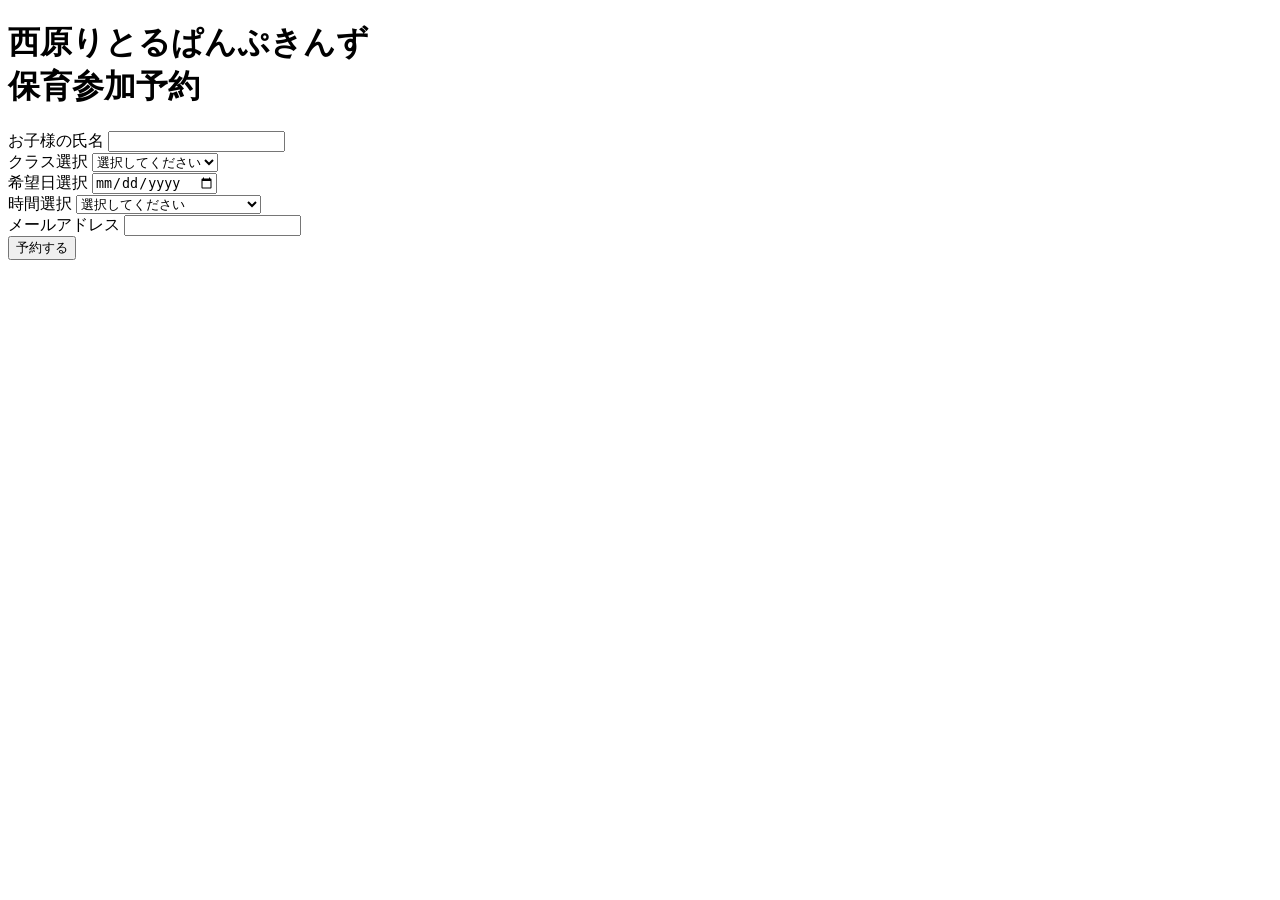
==== index.html @ ae8b363c "Create reservation form in index.html" ====
<!DOCTYPE html>
<html lang="ja">
<head>
  <meta charset="UTF-8">
  <meta name="viewport" content="width=device-width, initial-scale=1.0">
  <title>保育参加 予約フォーム</title>
  <link rel="stylesheet" href="style.css">
</head>
<body>
  <div class="container">
    <h1>西原りとるぱんぷきんず<br>保育参加予約</h1>
    <form id="reservationForm">
      <div class="form-group">
        <label>お子様の氏名</label>
        <input type="text" id="name" required>
      </div>
      
      <div class="form-group">
        <label>クラス選択</label>
        <select id="className" required>
          <option value="">選択してください</option>
          <option value="ひよこ組">ひよこ組</option>
          <option value="うさぎ組">うさぎ組</option>
        </select>
      </div>

      <div class="form-group">
        <label>希望日選択</label>
        <input type="date" id="date" required>
      </div>

      <div class="form-group">
        <label>時間選択</label>
        <select id="time" required>
          <option value="" data-lunch="false">選択してください</option>
          <option value="9:00-11:00" data-lunch="false">9:00-11:00</option>
          <option value="10:00-13:00" data-lunch="true">10:00-13:00（昼食またぎ）</option>
        </select>
      </div>

      <!-- 時間選択によって表示・非表示が切り替わる -->
      <div class="form-group" id="lunchGroup" style="display: none;">
        <label>昼食の有無</label>
        <label><input type="radio" name="lunch" value="あり"> あり</label>
        <label><input type="radio" name="lunch" value="なし" checked> なし</label>
      </div>

      <div class="form-group">
        <label>メールアドレス</label>
        <input type="email" id="email" required>
      </div>

      <button type="submit" class="btn">予約する</button>
    </form>
  </div>
  <script src="app.js"></script>
</body>
</html>
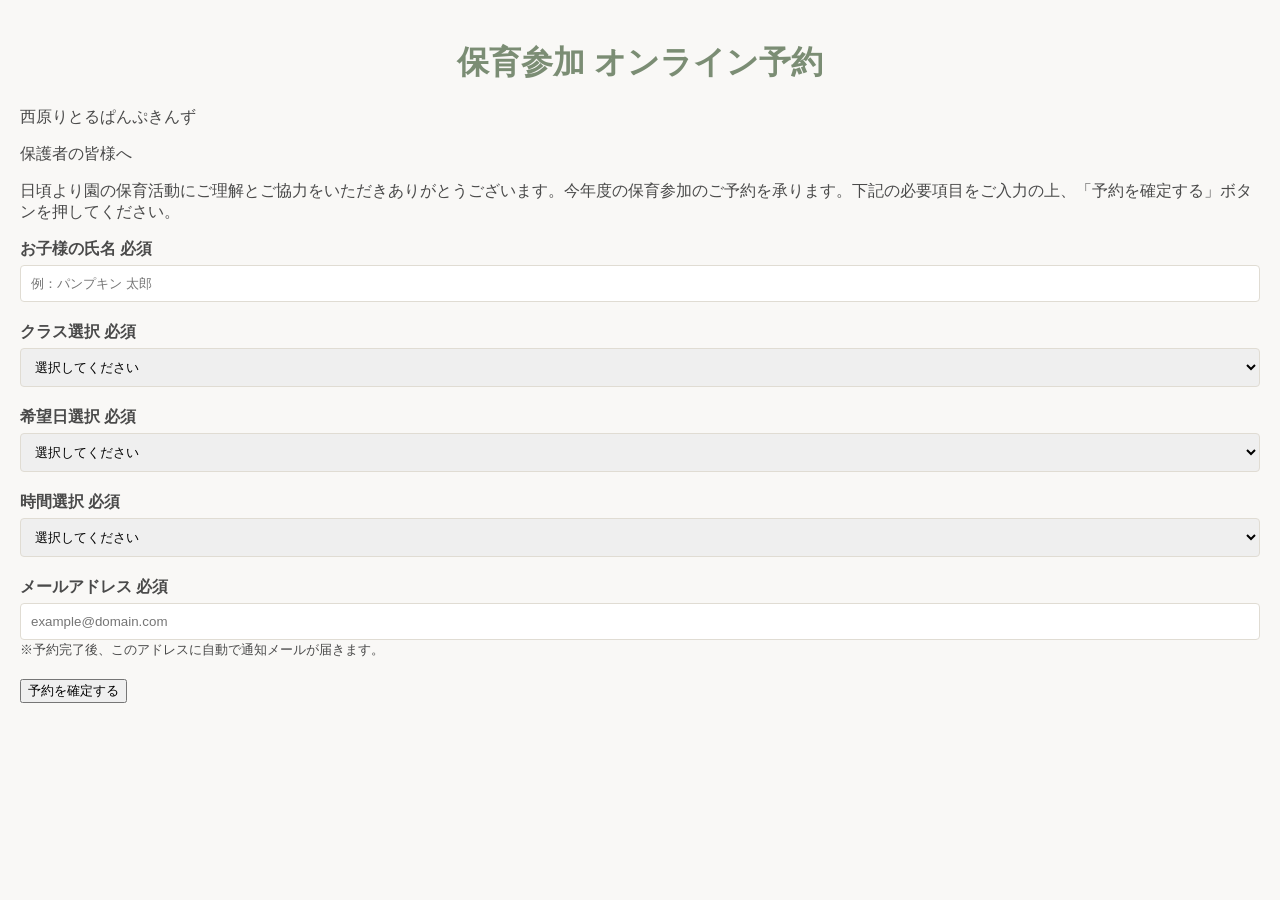
==== commit e97da235: "Update index.html" ====
--- a/index.html
+++ b/index.html
@@ -3,54 +3,67 @@
 <head>
   <meta charset="UTF-8">
   <meta name="viewport" content="width=device-width, initial-scale=1.0">
-  <title>保育参加 予約フォーム</title>
+  <title>西原りとるぱんぷきんず 保育参加予約</title>
   <link rel="stylesheet" href="style.css">
 </head>
 <body>
-  <div class="container">
-    <h1>西原りとるぱんぷきんず<br>保育参加予約</h1>
+  <div class="parent-container">
+    <header class="form-header">
+      <h1>保育参加 オンライン予約</h1>
+      <p class="garden-name">西原りとるぱんぷきんず</p>
+    </header>
+    
+    <div class="intro-box">
+      <p>保護者の皆様へ</p>
+      <p>日頃より園の保育活動にご理解とご協力をいただきありがとうございます。今年度の保育参加のご予約を承ります。下記の必要項目をご入力の上、「予約を確定する」ボタンを押してください。</p>
+    </div>
+
     <form id="reservationForm">
       <div class="form-group">
-        <label>お子様の氏名</label>
-        <input type="text" id="name" required>
+        <label for="name">お子様の氏名 <span class="required">必須</span></label>
+        <input type="text" id="name" placeholder="例：パンプキン 太郎" required>
       </div>
       
       <div class="form-group">
-        <label>クラス選択</label>
+        <label for="className">クラス選択 <span class="required">必須</span></label>
         <select id="className" required>
           <option value="">選択してください</option>
-          <option value="ひよこ組">ひよこ組</option>
-          <option value="うさぎ組">うさぎ組</option>
         </select>
       </div>
 
       <div class="form-group">
-        <label>希望日選択</label>
-        <input type="date" id="date" required>
+        <label for="date">希望日選択 <span class="required">必須</span></label>
+        <select id="date" required>
+          <option value="">選択してください</option>
+        </select>
       </div>
 
       <div class="form-group">
-        <label>時間選択</label>
+        <label for="time">時間選択 <span class="required">必須</span></label>
         <select id="time" required>
-          <option value="" data-lunch="false">選択してください</option>
-          <option value="9:00-11:00" data-lunch="false">9:00-11:00</option>
-          <option value="10:00-13:00" data-lunch="true">10:00-13:00（昼食またぎ）</option>
+          <option value="">選択してください</option>
         </select>
       </div>
 
-      <!-- 時間選択によって表示・非表示が切り替わる -->
-      <div class="form-group" id="lunchGroup" style="display: none;">
-        <label>昼食の有無</label>
-        <label><input type="radio" name="lunch" value="あり"> あり</label>
-        <label><input type="radio" name="lunch" value="なし" checked> なし</label>
+      <div class="form-group toggle-group" id="lunchGroup" style="display: none;">
+        <label>昼食の有無 <span class="required">必須</span></label>
+        <div class="radio-tile-group">
+          <label class="radio-label">
+            <input type="radio" name="lunch" value="あり"> <span>昼食あり</span>
+          </label>
+          <label class="radio-label">
+            <input type="radio" name="lunch" value="なし" checked> <span>昼食なし</span>
+          </label>
+        </div>
       </div>
 
       <div class="form-group">
-        <label>メールアドレス</label>
-        <input type="email" id="email" required>
+        <label for="email">メールアドレス <span class="required">必須</span></label>
+        <input type="email" id="email" placeholder="example@domain.com" required>
+        <small class="help-block">※予約完了後、このアドレスに自動で通知メールが届きます。</small>
       </div>
 
-      <button type="submit" class="btn">予約する</button>
+      <button type="submit" id="submitBtn" class="btn-submit">予約を確定する</button>
     </form>
   </div>
   <script src="app.js"></script>
--- a/style.css
+++ b/style.css
@@ -0,0 +1,123 @@
+:root {
+  --primary-color: #7b8d74; /* 落ち着いたグリーン */
+  --bg-color: #f9f8f6;      /* 温かみのあるオフホワイト */
+  --text-color: #4a4a4a;
+  --border-color: #e0dcd3;
+}
+
+body {
+  font-family: 'Helvetica Neue', Arial, 'Hiragino Kaku Gothic ProN', 'Hiragino Sans', Meiryo, sans-serif;
+  background-color: var(--bg-color);
+  color: var(--text-color);
+  margin: 0;
+  padding: 20px;
+}
+
+.container {
+  max-width: 500px;
+  margin: 0 auto;
+  background: #fff;
+  padding: 30px;
+  border-radius: 8px;
+  box-shadow: 0 4px 10px rgba(0,0,0,0.05);
+}
+
+h1, h2, h3 {
+  color: var(--primary-color);
+  text-align: center;
+}
+
+.form-group {
+  margin-bottom: 20px;
+}
+
+label {
+  display: block;
+  margin-bottom: 5px;
+  font-weight: bold;
+}
+
+input[type="text"], input[type="email"], input[type="date"], input[type="password"], select {
+  width: 100%;
+  padding: 10px;
+  border: 1px solid var(--border-color);
+  border-radius: 4px;
+  box-sizing: border-box;
+}
+
+.btn {
+  width: 100%;
+  padding: 12px;
+  background-color: var(--primary-color);
+  color: #fff;
+  border: none;
+  border-radius: 4px;
+  font-size: 16px;
+  cursor: pointer;
+}
+
+.btn:hover { background-color: #65755e; }
+.btn-small { padding: 5px 10px; cursor: pointer; }
+.danger { background-color: #d9534f; color: white; border: none; }
+
+/* 管理画面レイアウト */
+.admin-container {
+  display: flex;
+  gap: 20px;
+  max-width: 1200px;
+  margin: 0 auto;
+}
+
+.left-panel {
+  flex: 1;
+  background: #fff;
+  padding: 20px;
+  border-radius: 8px;
+}
+
+.right-panel {
+  flex: 2;
+  background: #fff;
+  padding: 20px;
+  border-radius: 8px;
+}
+
+.setting-block {
+  margin-bottom: 20px;
+  padding-bottom: 10px;
+  border-bottom: 1px solid var(--border-color);
+}
+
+.drag-list {
+  list-style: none;
+  padding: 0;
+}
+
+.drag-list li {
+  padding: 10px;
+  background: var(--bg-color);
+  margin-bottom: 5px;
+  cursor: grab;
+  display: flex;
+  justify-content: space-between;
+  border: 1px solid var(--border-color);
+}
+
+.reservation-table {
+  width: 100%;
+  border-collapse: collapse;
+  margin-top: 10px;
+}
+
+.reservation-table th, .reservation-table td {
+  border: 1px solid var(--border-color);
+  padding: 8px;
+  text-align: left;
+}
+
+/* 印刷時のスタイル */
+@media print {
+  body { background-color: #fff; }
+  .no-print { display: none !important; }
+  .right-panel { flex: none; width: 100%; padding: 0; box-shadow: none; }
+}
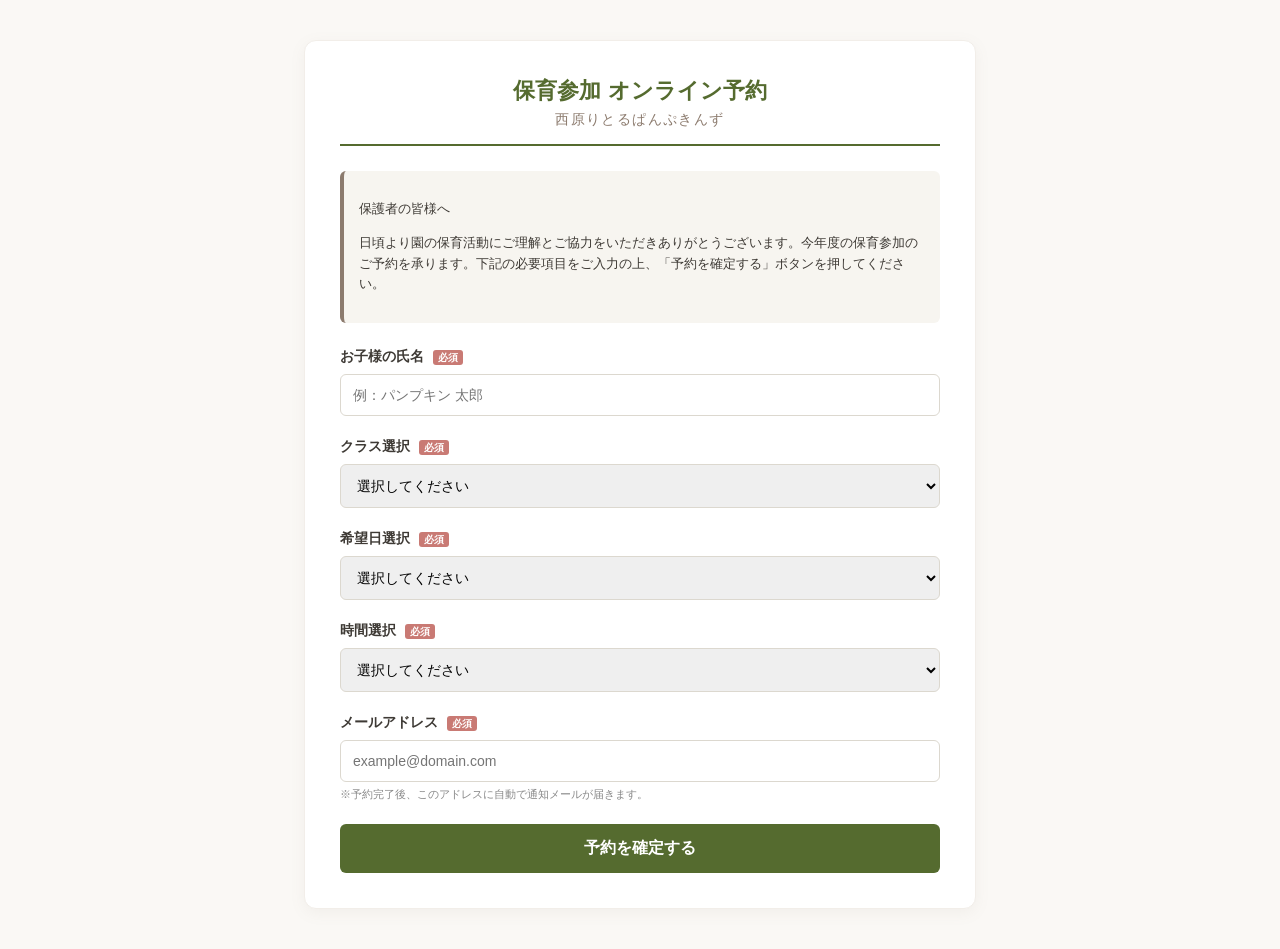
==== commit 130d250a: "Add files via upload" ====
--- a/index.html
+++ b/index.html
@@ -1,71 +1,71 @@
-<!DOCTYPE html>
-<html lang="ja">
-<head>
-  <meta charset="UTF-8">
-  <meta name="viewport" content="width=device-width, initial-scale=1.0">
-  <title>西原りとるぱんぷきんず 保育参加予約</title>
-  <link rel="stylesheet" href="style.css">
-</head>
-<body>
-  <div class="parent-container">
-    <header class="form-header">
-      <h1>保育参加 オンライン予約</h1>
-      <p class="garden-name">西原りとるぱんぷきんず</p>
-    </header>
-    
-    <div class="intro-box">
-      <p>保護者の皆様へ</p>
-      <p>日頃より園の保育活動にご理解とご協力をいただきありがとうございます。今年度の保育参加のご予約を承ります。下記の必要項目をご入力の上、「予約を確定する」ボタンを押してください。</p>
-    </div>
-
-    <form id="reservationForm">
-      <div class="form-group">
-        <label for="name">お子様の氏名 <span class="required">必須</span></label>
-        <input type="text" id="name" placeholder="例：パンプキン 太郎" required>
-      </div>
-      
-      <div class="form-group">
-        <label for="className">クラス選択 <span class="required">必須</span></label>
-        <select id="className" required>
-          <option value="">選択してください</option>
-        </select>
-      </div>
-
-      <div class="form-group">
-        <label for="date">希望日選択 <span class="required">必須</span></label>
-        <select id="date" required>
-          <option value="">選択してください</option>
-        </select>
-      </div>
-
-      <div class="form-group">
-        <label for="time">時間選択 <span class="required">必須</span></label>
-        <select id="time" required>
-          <option value="">選択してください</option>
-        </select>
-      </div>
-
-      <div class="form-group toggle-group" id="lunchGroup" style="display: none;">
-        <label>昼食の有無 <span class="required">必須</span></label>
-        <div class="radio-tile-group">
-          <label class="radio-label">
-            <input type="radio" name="lunch" value="あり"> <span>昼食あり</span>
-          </label>
-          <label class="radio-label">
-            <input type="radio" name="lunch" value="なし" checked> <span>昼食なし</span>
-          </label>
-        </div>
-      </div>
-
-      <div class="form-group">
-        <label for="email">メールアドレス <span class="required">必須</span></label>
-        <input type="email" id="email" placeholder="example@domain.com" required>
-        <small class="help-block">※予約完了後、このアドレスに自動で通知メールが届きます。</small>
-      </div>
-
-      <button type="submit" id="submitBtn" class="btn-submit">予約を確定する</button>
-    </form>
-  </div>
-  <script src="app.js"></script>
-</body>
-</html>
+<!DOCTYPE html>
+<html lang="ja">
+<head>
+  <meta charset="UTF-8">
+  <meta name="viewport" content="width=device-width, initial-scale=1.0">
+  <title>西原りとるぱんぷきんず 保育参加予約</title>
+  <link rel="stylesheet" href="style.css">
+</head>
+<body>
+  <div class="parent-container">
+    <header class="form-header">
+      <h1>保育参加 オンライン予約</h1>
+      <p class="garden-name">西原りとるぱんぷきんず</p>
+    </header>
+    
+    <div class="intro-box">
+      <p>保護者の皆様へ</p>
+      <p>日頃より園の保育活動にご理解とご協力をいただきありがとうございます。今年度の保育参加のご予約を承ります。下記の必要項目をご入力の上、「予約を確定する」ボタンを押してください。</p>
+    </div>
+
+    <form id="reservationForm">
+      <div class="form-group">
+        <label for="name">お子様の氏名 <span class="required">必須</span></label>
+        <input type="text" id="name" placeholder="例：パンプキン 太郎" required>
+      </div>
+      
+      <div class="form-group">
+        <label for="className">クラス選択 <span class="required">必須</span></label>
+        <select id="className" required>
+          <option value="">選択してください</option>
+        </select>
+      </div>
+
+      <div class="form-group">
+        <label for="date">希望日選択 <span class="required">必須</span></label>
+        <select id="date" required>
+          <option value="">選択してください</option>
+        </select>
+      </div>
+
+      <div class="form-group">
+        <label for="time">時間選択 <span class="required">必須</span></label>
+        <select id="time" required>
+          <option value="">選択してください</option>
+        </select>
+      </div>
+
+      <div class="form-group toggle-group" id="lunchGroup" style="display: none;">
+        <label>昼食の有無 <span class="required">必須</span></label>
+        <div class="radio-tile-group">
+          <label class="radio-label">
+            <input type="radio" name="lunch" value="あり"> <span>昼食あり</span>
+          </label>
+          <label class="radio-label">
+            <input type="radio" name="lunch" value="なし" checked> <span>昼食なし</span>
+          </label>
+        </div>
+      </div>
+
+      <div class="form-group">
+        <label for="email">メールアドレス <span class="required">必須</span></label>
+        <input type="email" id="email" placeholder="example@domain.com" required>
+        <small class="help-block">※予約完了後、このアドレスに自動で通知メールが届きます。</small>
+      </div>
+
+      <button type="submit" id="submitBtn" class="btn-submit">予約を確定する</button>
+    </form>
+  </div>
+  <script src="app.js"></script>
+</body>
+</html>
--- a/style.css
+++ b/style.css
@@ -1,123 +1,174 @@
-:root {
-  --primary-color: #7b8d74; /* 落ち着いたグリーン */
-  --bg-color: #f9f8f6;      /* 温かみのあるオフホワイト */
-  --text-color: #4a4a4a;
-  --border-color: #e0dcd3;
-}
-
-body {
-  font-family: 'Helvetica Neue', Arial, 'Hiragino Kaku Gothic ProN', 'Hiragino Sans', Meiryo, sans-serif;
-  background-color: var(--bg-color);
-  color: var(--text-color);
-  margin: 0;
-  padding: 20px;
-}
-
-.container {
-  max-width: 500px;
-  margin: 0 auto;
-  background: #fff;
-  padding: 30px;
-  border-radius: 8px;
-  box-shadow: 0 4px 10px rgba(0,0,0,0.05);
-}
-
-h1, h2, h3 {
-  color: var(--primary-color);
-  text-align: center;
-}
-
-.form-group {
-  margin-bottom: 20px;
-}
-
-label {
-  display: block;
-  margin-bottom: 5px;
-  font-weight: bold;
-}
-
-input[type="text"], input[type="email"], input[type="date"], input[type="password"], select {
-  width: 100%;
-  padding: 10px;
-  border: 1px solid var(--border-color);
-  border-radius: 4px;
-  box-sizing: border-box;
-}
-
-.btn {
-  width: 100%;
-  padding: 12px;
-  background-color: var(--primary-color);
-  color: #fff;
-  border: none;
-  border-radius: 4px;
-  font-size: 16px;
-  cursor: pointer;
-}
-
-.btn:hover { background-color: #65755e; }
-.btn-small { padding: 5px 10px; cursor: pointer; }
-.danger { background-color: #d9534f; color: white; border: none; }
-
-/* 管理画面レイアウト */
-.admin-container {
-  display: flex;
-  gap: 20px;
-  max-width: 1200px;
-  margin: 0 auto;
-}
-
-.left-panel {
-  flex: 1;
-  background: #fff;
-  padding: 20px;
-  border-radius: 8px;
-}
-
-.right-panel {
-  flex: 2;
-  background: #fff;
-  padding: 20px;
-  border-radius: 8px;
-}
-
-.setting-block {
-  margin-bottom: 20px;
-  padding-bottom: 10px;
-  border-bottom: 1px solid var(--border-color);
-}
-
-.drag-list {
-  list-style: none;
-  padding: 0;
-}
-
-.drag-list li {
-  padding: 10px;
-  background: var(--bg-color);
-  margin-bottom: 5px;
-  cursor: grab;
-  display: flex;
-  justify-content: space-between;
-  border: 1px solid var(--border-color);
-}
-
-.reservation-table {
-  width: 100%;
-  border-collapse: collapse;
-  margin-top: 10px;
-}
-
-.reservation-table th, .reservation-table td {
-  border: 1px solid var(--border-color);
-  padding: 8px;
-  text-align: left;
-}
-
-/* 印刷時のスタイル */
-@media print {
-  body { background-color: #fff; }
-  .no-print { display: none !important; }
-  .right-panel { flex: none; width: 100%; padding: 0; box-shadow: none; }
-}
+/* style.css */
+:root {
+  --primary: #556b2f;       /* 落ち着いたオリーブグリーン */
+  --accent: #8c7b6e;        /* ココアベージュ */
+  --bg-light: #faf8f5;      /* 温かみのあるオフホワイト */
+  --text-main: #3e3a35;     /* 深みのあるチャコール */
+  --border-color: #eedcc;   /* 柔らかな境界線 */
+}
+
+body {
+  margin: 0;
+  padding: 0;
+  font-family: 'Helvetica Neue', Arial, 'Hiragino Kaku Gothic ProN', sans-serif;
+  background-color: var(--bg-light);
+  color: var(--text-main);
+}
+
+/* 保護者画面用コンテナ */
+.parent-container {
+  max-width: 600px;
+  margin: 40px auto;
+  background: #ffffff;
+  padding: 35px;
+  border-radius: 12px;
+  box-shadow: 0 4px 15px rgba(140, 123, 110, 0.08);
+  border: 1px solid #f2eee9;
+}
+
+.form-header {
+  text-align: center;
+  margin-bottom: 25px;
+  border-bottom: 2px solid var(--primary);
+  padding-bottom: 15px;
+}
+
+.form-header h1 {
+  font-size: 22px;
+  color: var(--primary);
+  margin: 0 0 5px 0;
+}
+
+.garden-name {
+  font-size: 14px;
+  color: var(--accent);
+  margin: 0;
+  letter-spacing: 0.1em;
+}
+
+.intro-box {
+  background-color: #f7f5f0;
+  padding: 15px;
+  border-radius: 6px;
+  font-size: 13px;
+  margin-bottom: 25px;
+  border-left: 4px solid var(--accent);
+  line-height: 1.6;
+}
+
+.form-group {
+  margin-bottom: 22px;
+}
+
+.form-group label {
+  display: block;
+  font-weight: bold;
+  margin-bottom: 8px;
+  font-size: 14px;
+}
+
+.required {
+  background: #c97a74;
+  color: #fff;
+  font-size: 10px;
+  padding: 2px 5px;
+  border-radius: 3px;
+  margin-left: 5px;
+}
+
+input[type="text"], input[type="email"], input[type="password"], input[type="number"], input[type="date"], select {
+  width: 100%;
+  padding: 12px;
+  border: 1px solid #dcd8cf;
+  border-radius: 6px;
+  font-size: 14px;
+  box-sizing: border-box;
+}
+
+input:focus, select:focus {
+  border-color: var(--primary);
+  outline: none;
+  box-shadow: 0 0 5px rgba(85, 107, 47, 0.2);
+}
+
+.radio-tile-group {
+  margin-top: 5px;
+}
+.radio-label {
+  margin-right: 20px;
+  cursor: pointer;
+  display: inline-flex;
+  align-items: center;
+  gap: 5px;
+}
+
+.help-block {
+  display: block;
+  color: #888;
+  font-size: 11px;
+  margin-top: 5px;
+}
+
+.btn-submit {
+  width: 100%;
+  padding: 14px;
+  background-color: var(--primary);
+  color: white;
+  border: none;
+  border-radius: 6px;
+  font-size: 16px;
+  font-weight: bold;
+  cursor: pointer;
+  transition: background 0.2s;
+}
+.btn-submit:hover { background-color: #435222; }
+
+/* 管理画面レイアウト */
+.admin-body { padding: 20px; background-color: #f0ede6; }
+.admin-login-box { max-width: 400px; margin: 100px auto; background: #fff; padding: 30px; border-radius: 8px; box-shadow: 0 4px 10px rgba(0,0,0,0.05); }
+.admin-layout { display: flex; gap: 20px; max-width: 1500px; margin: 0 auto; }
+.left-panel { flex: 1; background: #fff; padding: 20px; border-radius: 8px; box-shadow: 0 2px 8px rgba(0,0,0,0.03); }
+.right-panel { flex: 2.2; background: #fff; padding: 20px; border-radius: 8px; box-shadow: 0 2px 8px rgba(0,0,0,0.03); }
+
+.setting-card { background: #fcfbfa; padding: 12px; border-radius: 6px; border: 1px solid #eae6dd; margin-bottom: 12px; }
+.setting-card h3 { margin: 0 0 8px 0; font-size: 13px; color: var(--accent); border-bottom: 1px solid #edebe4; padding-bottom: 4px; }
+
+.btn-row { display: flex; gap: 8px; margin-top: 8px; }
+.btn-action { flex: 1; padding: 6px; border: none; border-radius: 4px; font-size: 11px; cursor: pointer; font-weight: bold; text-align: center; }
+.btn-action.save { background: #7c9473; color: white; }
+.btn-action.delete { background: #c6b29c; color: white; }
+.btn-action.bulk-delete { background: #d96868; color: white; }
+
+.input-append { display: flex; gap: 5px; margin-top: 5px; }
+.input-append input { flex: 3; padding: 6px; font-size: 12px; }
+.input-append button { flex: 1; background: var(--primary); color: white; border: none; border-radius: 4px; cursor: pointer; font-size: 12px; }
+
+/* 管理用バッジ・リスト */
+.drag-container { list-style: none; padding: 0; margin: 5px 0; }
+.drag-container li { padding: 8px; background: #fff; border: 1px solid #e0dcd3; margin-bottom: 4px; border-radius: 4px; cursor: move; font-size: 12px; display: flex; justify-content: space-between; align-items: center; }
+.drag-container li button { background: none; border: none; color: #cc6666; cursor: pointer; font-size: 11px; }
+
+.item-badge-container { display: flex; flex-wrap: wrap; gap: 4px; margin-bottom: 5px; max-height: 80px; overflow-y: auto; padding: 4px; background: #fff; border: 1px solid #e0dcd3; border-radius: 4px; }
+.badge { background: #eeeae1; padding: 2px 6px; border-radius: 12px; font-size: 11px; display: inline-flex; align-items: center; gap: 4px; }
+.badge span { cursor: pointer; color: #888; font-weight: bold; }
+.item-list-block { max-height: 100px; overflow-y: auto; margin-bottom: 5px; border: 1px solid #e0dcd3; background: #fff; padding: 5px; border-radius: 4px; }
+
+/* データテーブル */
+.panel-header { display: flex; justify-content: space-between; align-items: center; border-bottom: 2px solid var(--primary); padding-bottom: 10px; margin-bottom: 15px; }
+.panel-header h2 { margin: 0; font-size: 18px; color: var(--primary); }
+.data-table { width: 100%; border-collapse: collapse; }
+.data-table th, .data-table td { border: 1px solid #e2ded5; padding: 10px; font-size: 12px; text-align: left; }
+.data-table th { background: #edeae2; color: var(--text-main); }
+.btn-print { background: #4682b4; color: white; border: none; padding: 8px 15px; border-radius: 4px; font-weight: bold; cursor: pointer; margin-right: 5px; }
+
+/* ==========================================
+   要件：予約一覧のみ印刷できるようにする制御
+   ========================================== */
+@media print {
+  body { background: #ffffff !important; padding: 0 !important; }
+  .no-print { display: none !important; }
+  .left-panel { display: none !important; }
+  .right-panel { width: 100% !important; flex: none !important; box-shadow: none !important; padding: 0 !important; }
+  .data-table th { background: #f0f0f0 !important; color: #000 !important; }
+  th.no-print, td.no-print { display: none !important; }
+}
